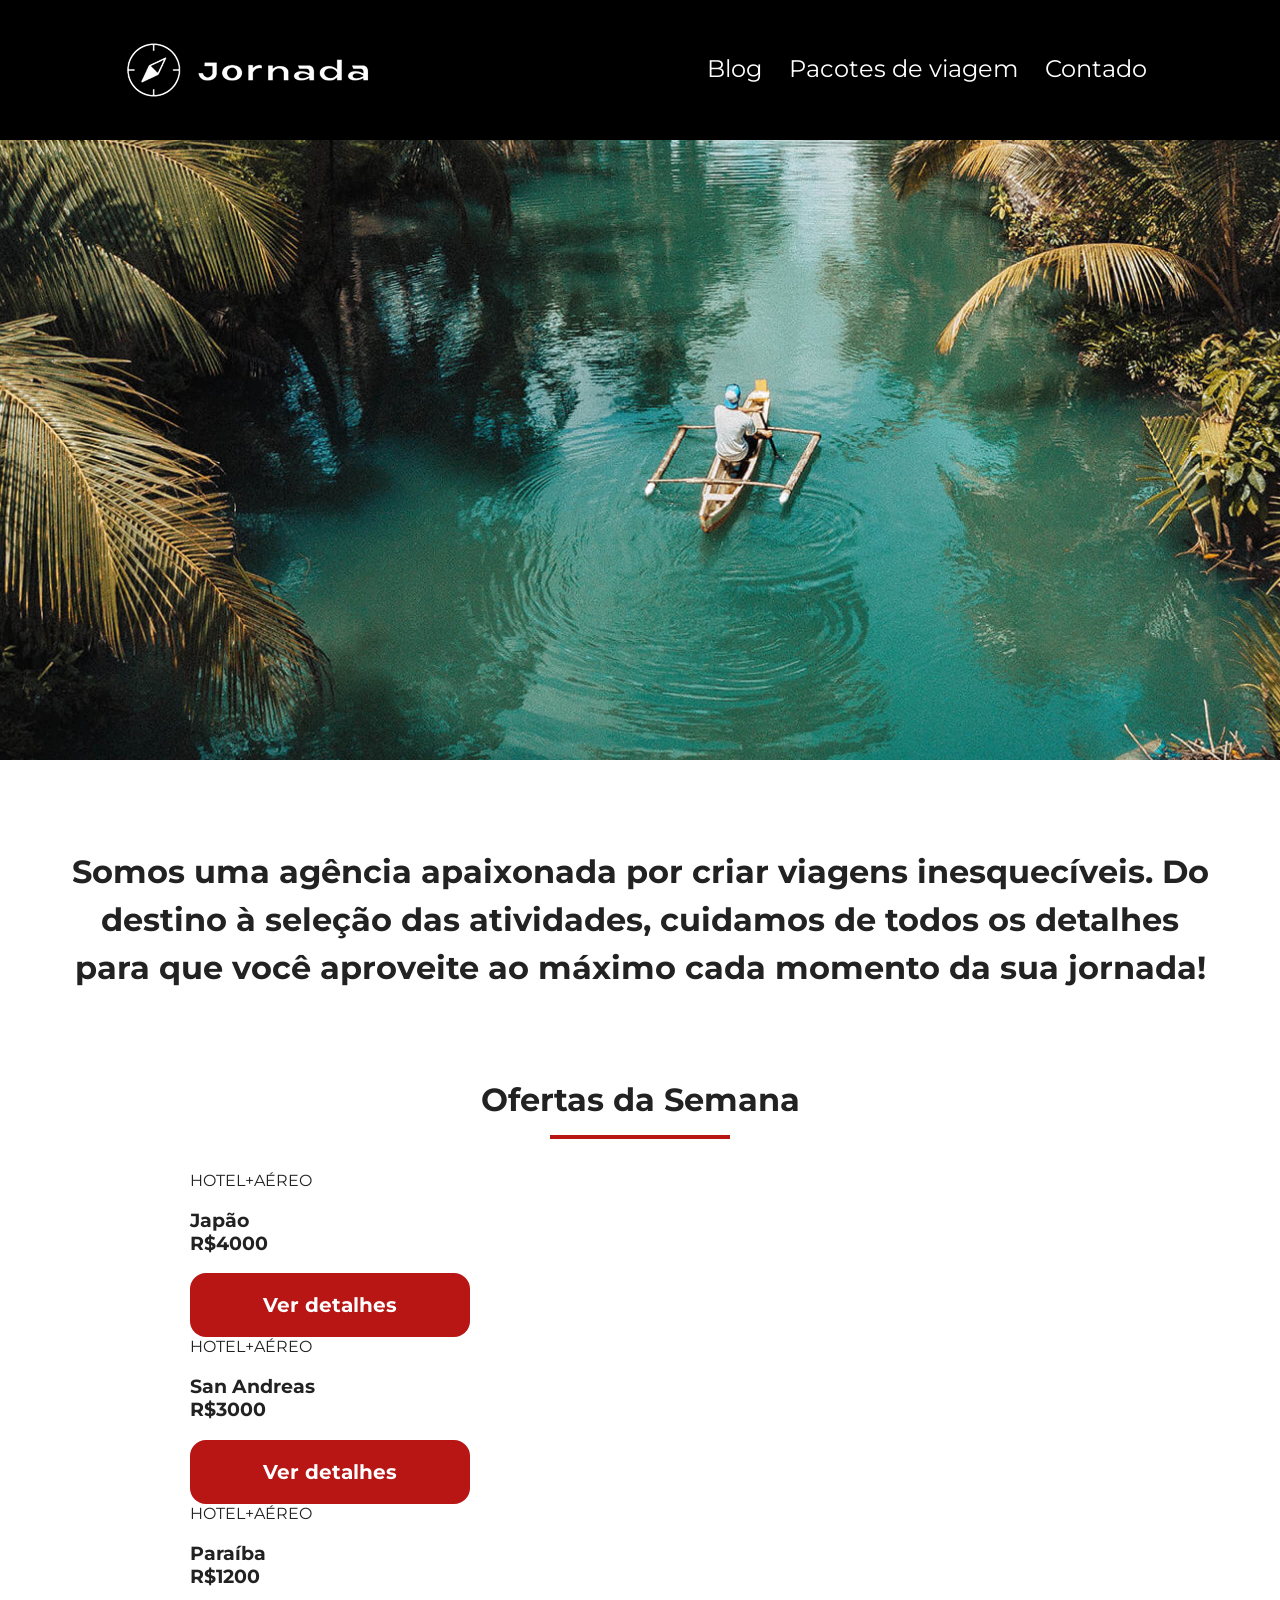
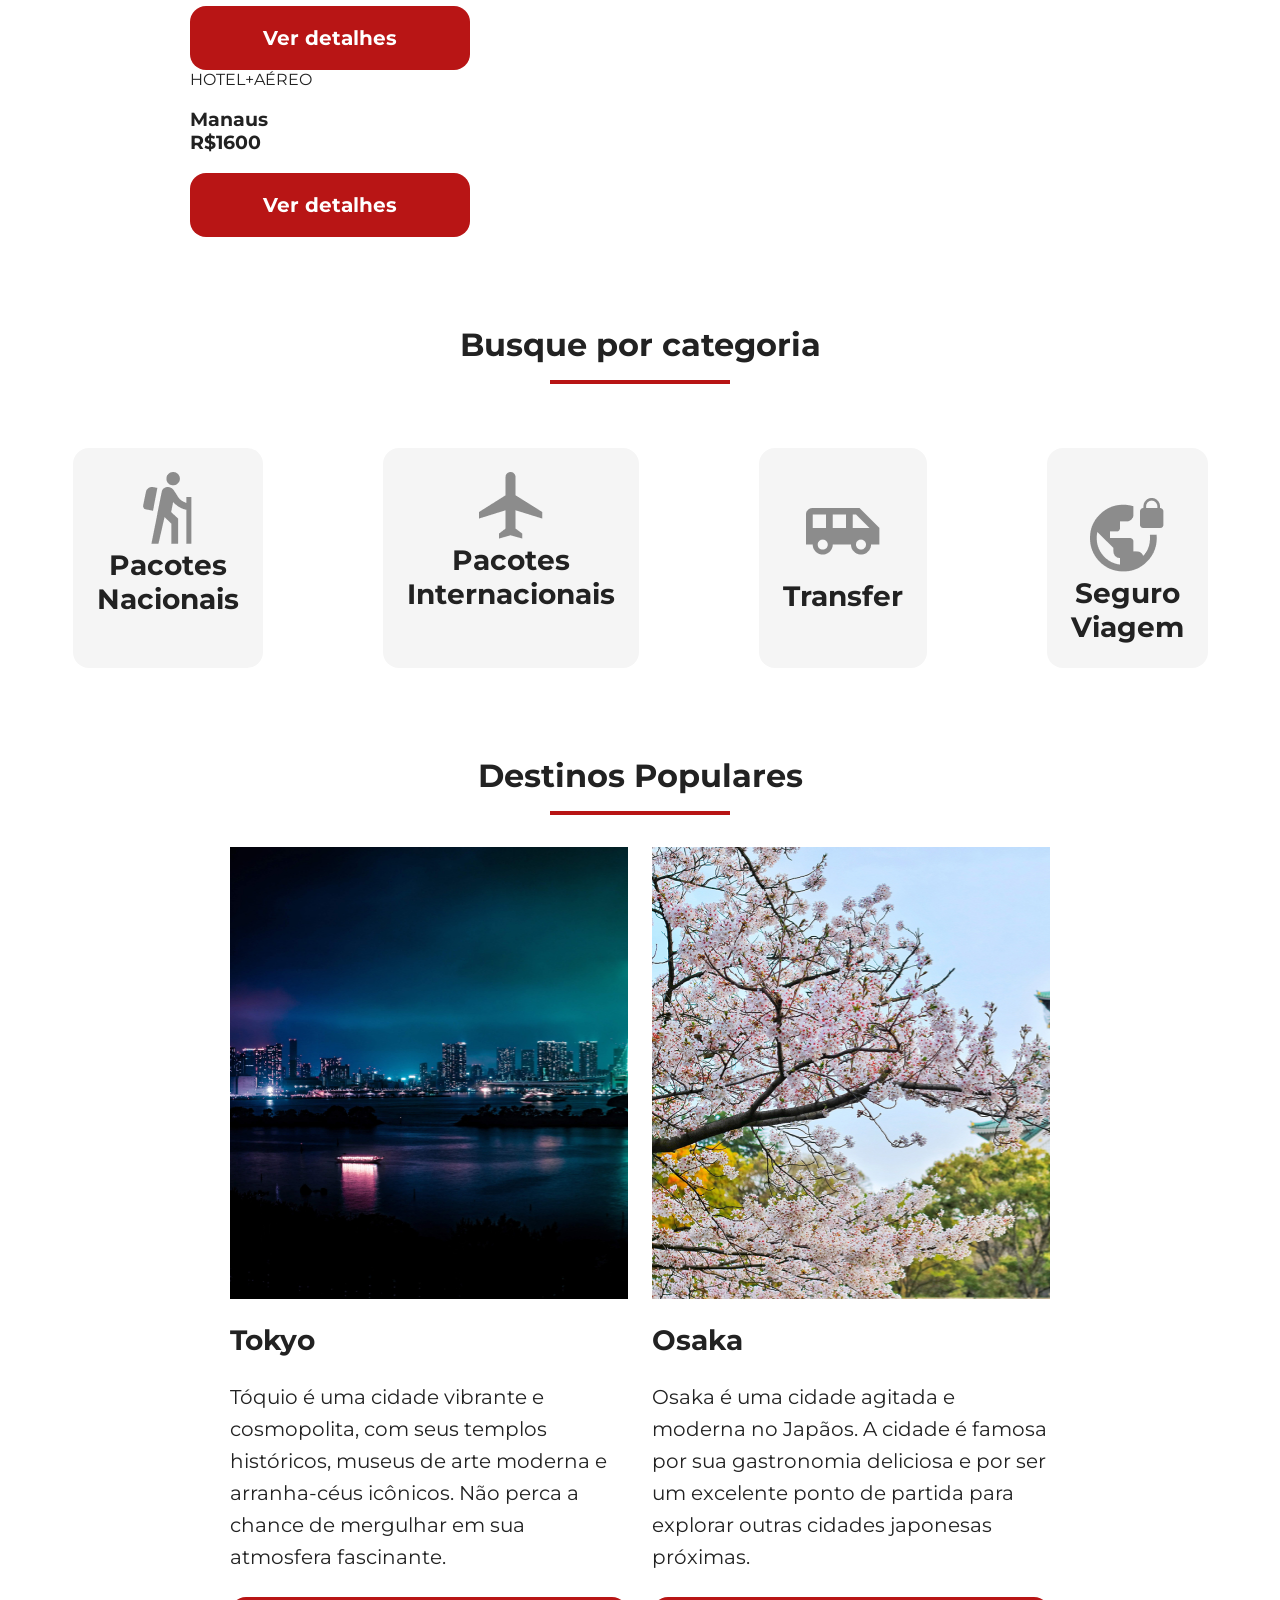
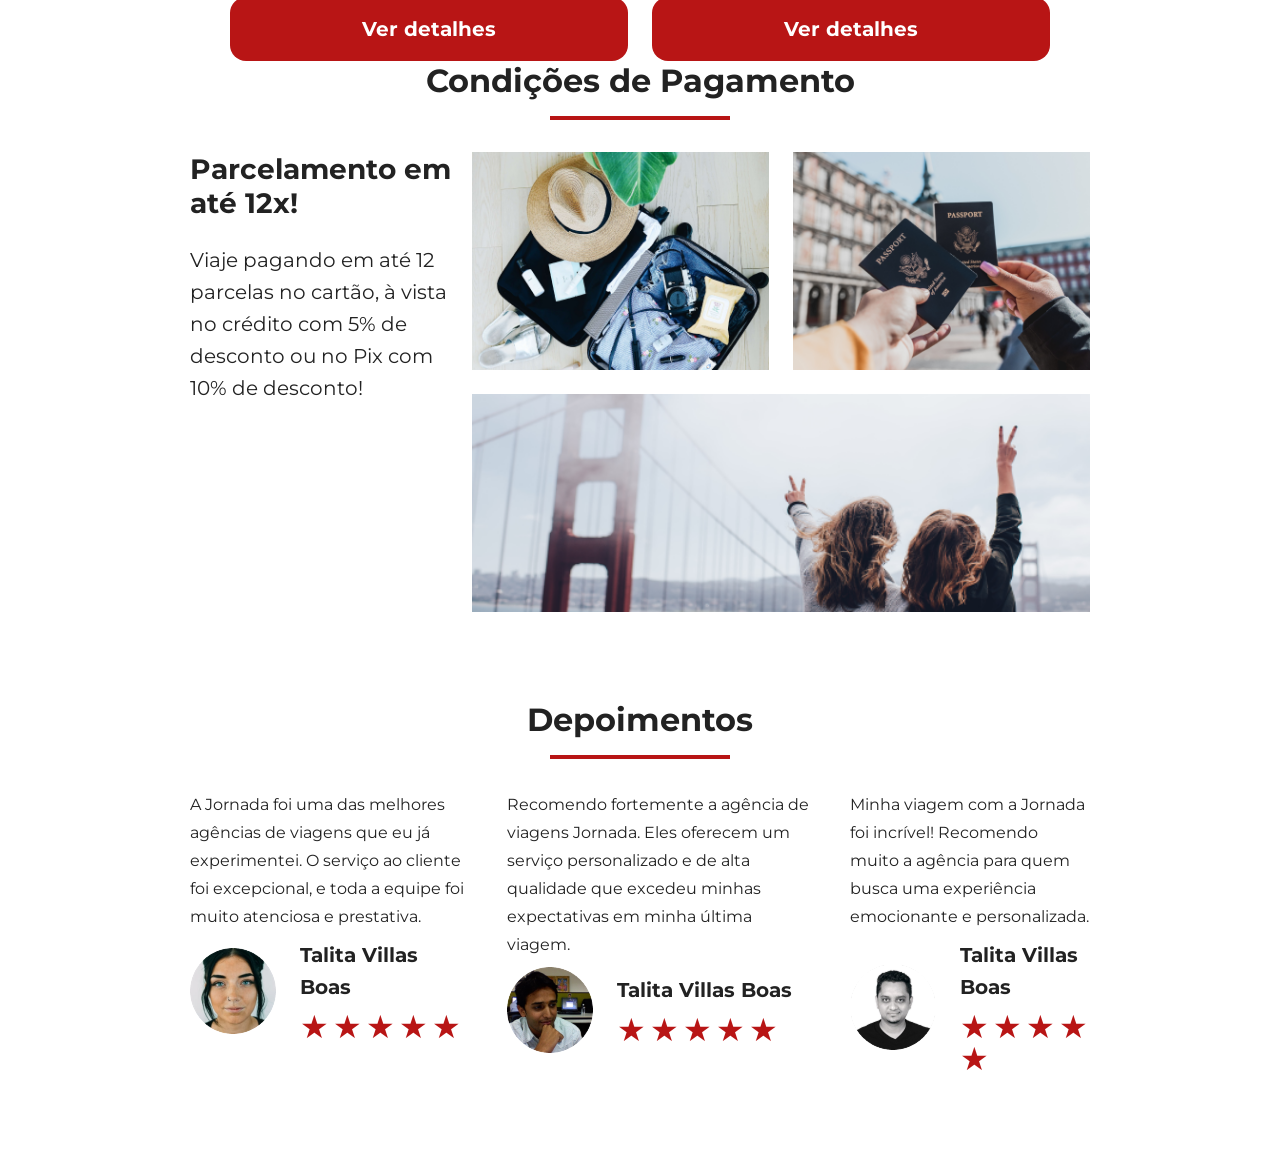
==== jornada-viagens/index.html @ c2572ea0 "finaliza sessao de depoimentos" ====
<!doctype html>
<html lang="en">
  <head>
    <meta charset="UTF-8" />
    <meta name="viewport" content="width=device-width, initial-scale=1.0" />
    <link rel="stylesheet" href="css/style.css" />
    <title>Jornada Viagens</title>
  </head>
  <body>
    <header class="main-header">
      <a class="logo" href="index.html" title="Voltar para a página inicial">
        <img
          class="img-mobile"
          src="img/Logo-provisória-branca 1.png"
          alt="Bussola da logo Jornada viagens na cor branca"
        />
        <img
          class="img-desktop"
          src="img/bussola-texto-branca.png"
          alt="Logo Jornada viagens na cor branca"
        />
      </a>

      <div class="navigation-menu">
        <label for="menu"><img src="img/menu.png" alt="Menu" /></label>
        <input type="checkbox" id="menu" hidden />

        <nav>
          <ul class="list-link">
            <li>
              <a href="Blog.html" target="_blank" title="Acessar Blog">Blog</a>
            </li>
            <li>
              <a
                href="Pacotes.html"
                target="_blank"
                title="Acessar Pacotes de viagem"
                >Pacotes de viagem</a
              >
            </li>
            <li>
              <a href="Contado.html" target="_blank" title="Acessar contado"
                >Contado</a
              >
            </li>
          </ul>
        </nav>
      </div>
    </header>

    <section class="hero">
      <div class="hero-img"></div>
      <h2>
        Somos uma agência apaixonada por criar viagens inesquecíveis. Do destino
        à seleção das atividades, cuidamos de todos os detalhes para que você
        aproveite ao máximo cada momento da sua jornada!
      </h2>
    </section>

    <section class="offers">
      <div class="section-title">
        <h2>Ofertas da Semana</h2>
        <hr />
      </div>
      <div class="offers-cards">
        <article class="card japao">
          <header>
            <p>HOTEL+AÉREO</p>
            <h3>
              Japão <br />
              <span>R$4000</span>
            </h3>
          </header>
          <footer>
            <a href="#" class="button">Ver detalhes</a>
          </footer>
        </article>

        <article class="card san-andreas">
          <header>
            <p>HOTEL+AÉREO</p>
            <h3>
              San Andreas <br />
              <span>R$3000</span>
            </h3>
          </header>
          <footer>
            <a href="#" class="button">Ver detalhes</a>
          </footer>
        </article>

        <article class="card paraiba">
          <header>
            <p>HOTEL+AÉREO</p>
            <h3>
              Paraíba <br />
              <span>R$1200</span>
            </h3>
          </header>
          <footer>
            <a href="#" class="button">Ver detalhes</a>
          </footer>
        </article>

        <article class="card manaus">
          <header>
            <p>HOTEL+AÉREO</p>
            <h3>
              Manaus <br />
              <span>R$1600</span>
            </h3>
          </header>
          <footer>
            <a href="#" class="button">Ver detalhes</a>
          </footer>
        </article>
      </div>
    </section>

    <section class="categories">
      <div class="section-title">
        <h2>Busque por categoria</h2>
        <hr />
      </div>

      <div class="categories-card">
        <a
          href="#"
          target="_blank"
          class="card"
          title="Busque pela categoria Pacotes Nacionais"
        >
          <img
            src="img/caminhada-pacotes nacionais.png"
            alt="ícone cinza representando uma pessoa fazendo Tracking"
          />
          <h3 class="content-title">
            Pacotes <br />
            Nacionais
          </h3></a
        >

        <a
          href="#"
          target="_blank"
          class="card"
          title="Busque pela categoria Pacotes Internacionais"
        >
          <img
            src="img/aviao- pacotes interacionais.png"
            alt="ícone cinza de um avião"
          />
          <h3 class="content-title">Pacotes Internacionais</h3></a
        >

        <a
          href="#"
          target="_blank"
          class="card single-line transfer"
          title="Busque pela categoria de transfer"
        >
          <img src="img/carrinho-transfer.png" alt="ícone cinza de um ônibus" />
          <h3 class="content-title">Transfer</h3></a
        >

        <a
          href="#"
          target="_blank"
          class="card single-line"
          title="Busque pela categoria Seguro Viagem"
        >
          <img
            src="img/ícone-seguro viagem.png"
            alt="ícone cinza de um globo com um cadeado"
          />
          <h3 class="content-title">Seguro Viagem</h3></a
        >
      </div>
    </section>

    <section class="destinations">
      <div class="section-title">
        <h2>Destinos Populares</h2>
        <hr />
      </div>
      <div class="destinations-items">
        <article class="item tokyo">
          <header>
            <div class="img-item"></div>
            <h4 class="content-title">Tokyo</h4>
          </header>
          <p class="content-text">
            Tóquio é uma cidade vibrante e cosmopolita, com seus templos
            históricos, museus de arte moderna e arranha-céus icônicos. Não
            perca a chance de mergulhar em sua atmosfera fascinante.
          </p>
          <footer>
            <a
              href=""
              class="button"
              target="_blank"
              title="Veja mais detalhes do destino tokyo"
              >Ver detalhes</a
            >
          </footer>
        </article>

        <article class="item osaka">
          <header>
            <div class="img-item"></div>
            <h4 class="content-title">Osaka</h4>
          </header>
          <p class="content-text">
            Osaka é uma cidade agitada e moderna no Japãos. A cidade é famosa
            por sua gastronomia deliciosa e por ser um excelente ponto de
            partida para explorar outras cidades japonesas próximas.
          </p>
          <footer>
            <a
              href=""
              class="button"
              target="_blank"
              title="Veja mais detalhes do destino osaka"
              >Ver detalhes</a
            >
          </footer>
        </article>
      </div>
    </section>

    <section class="payments">
      <div class="section-title">
        <h2>Condições de Pagamento</h2>
        <hr />
      </div>

      <div class="content-container">
        <div class="text-content">
          <h3 class="content-title">Parcelamento em até 12x!</h3>
          <p class="content-text">
            Viaje pagando em até 12 parcelas no cartão, à vista no crédito com
            5% de desconto ou no Pix com 10% de desconto!
          </p>
        </div>

        <div class="image-gallery">

        <div class="image first"></div>
        <div class="image second"></div>
        <div class="image thirdy colspan-2"></div>
      </div>
    </section>

    <section class="testimonial">
    <div class="section-title">
        <h2>Depoimentos</h2>
        <hr />
      </div>

      <div class="testimonial-container">
        <article> 
          <header> <p>A Jornada foi uma das melhores agências de viagens que eu já experimentei. O serviço ao cliente foi excepcional, e toda a equipe foi muito atenciosa e prestativa.</p> </header>
          <footer> <img src="img/avatar-talita.png" alt="imagem de perfil da cliente Talita Villas Boas">  <div class="profile-content">
            <h4>Talita Villas Boas</h4>
            <div class="rating">
              <span class="star">★</span>
              <span class="star">★</span>
              <span class="star">★</span>
              <span class="star">★</span>
              <span class="star">★</span>
            </div>
          </div></footer>
         
        </article>
        <article>
          <header> <p>Recomendo fortemente a agência de viagens Jornada. Eles oferecem um serviço personalizado e de alta qualidade que excedeu minhas expectativas em minha última viagem.</p> </header>
          <footer><img src="img/avatar-amarini.png" alt="imagem de perfil do cliente Amari Salin"><div class="profile-content">
            <h4>Talita Villas Boas</h4>
            <div class="rating">
              <span class="star">★</span>
              <span class="star">★</span>
              <span class="star">★</span>
              <span class="star">★</span>
              <span class="star">★</span>
            </div>
          </div></footer>
          
        </article>
        <article>
          <header> <p>Minha viagem com a Jornada foi incrível! Recomendo muito a agência para quem busca uma experiência emocionante e personalizada.</p> </header>
          <footer><img src="img/avatar-lauro.png" alt="imagem de perfil do cliente Lauro B. Matos"> <div class="profile-content">
            <h4>Talita Villas Boas</h4>
            <div class="rating">
              <span class="star">★</span>
              <span class="star">★</span>
              <span class="star">★</span>
              <span class="star">★</span>
              <span class="star">★</span>
            </div>
          </div>
        </footer>
         
        </article>
      </div>

    </section>

  </body>
</html>
---- jornada-viagens/css/style.css ----
@import url(global.css);
@import url(header.css);
@import url(hero.css);
@import url(offers.css);
@import url(categories.css);
@import url(destinations.css);
@import url(paymentes.css);
@import url(testimonials.css);
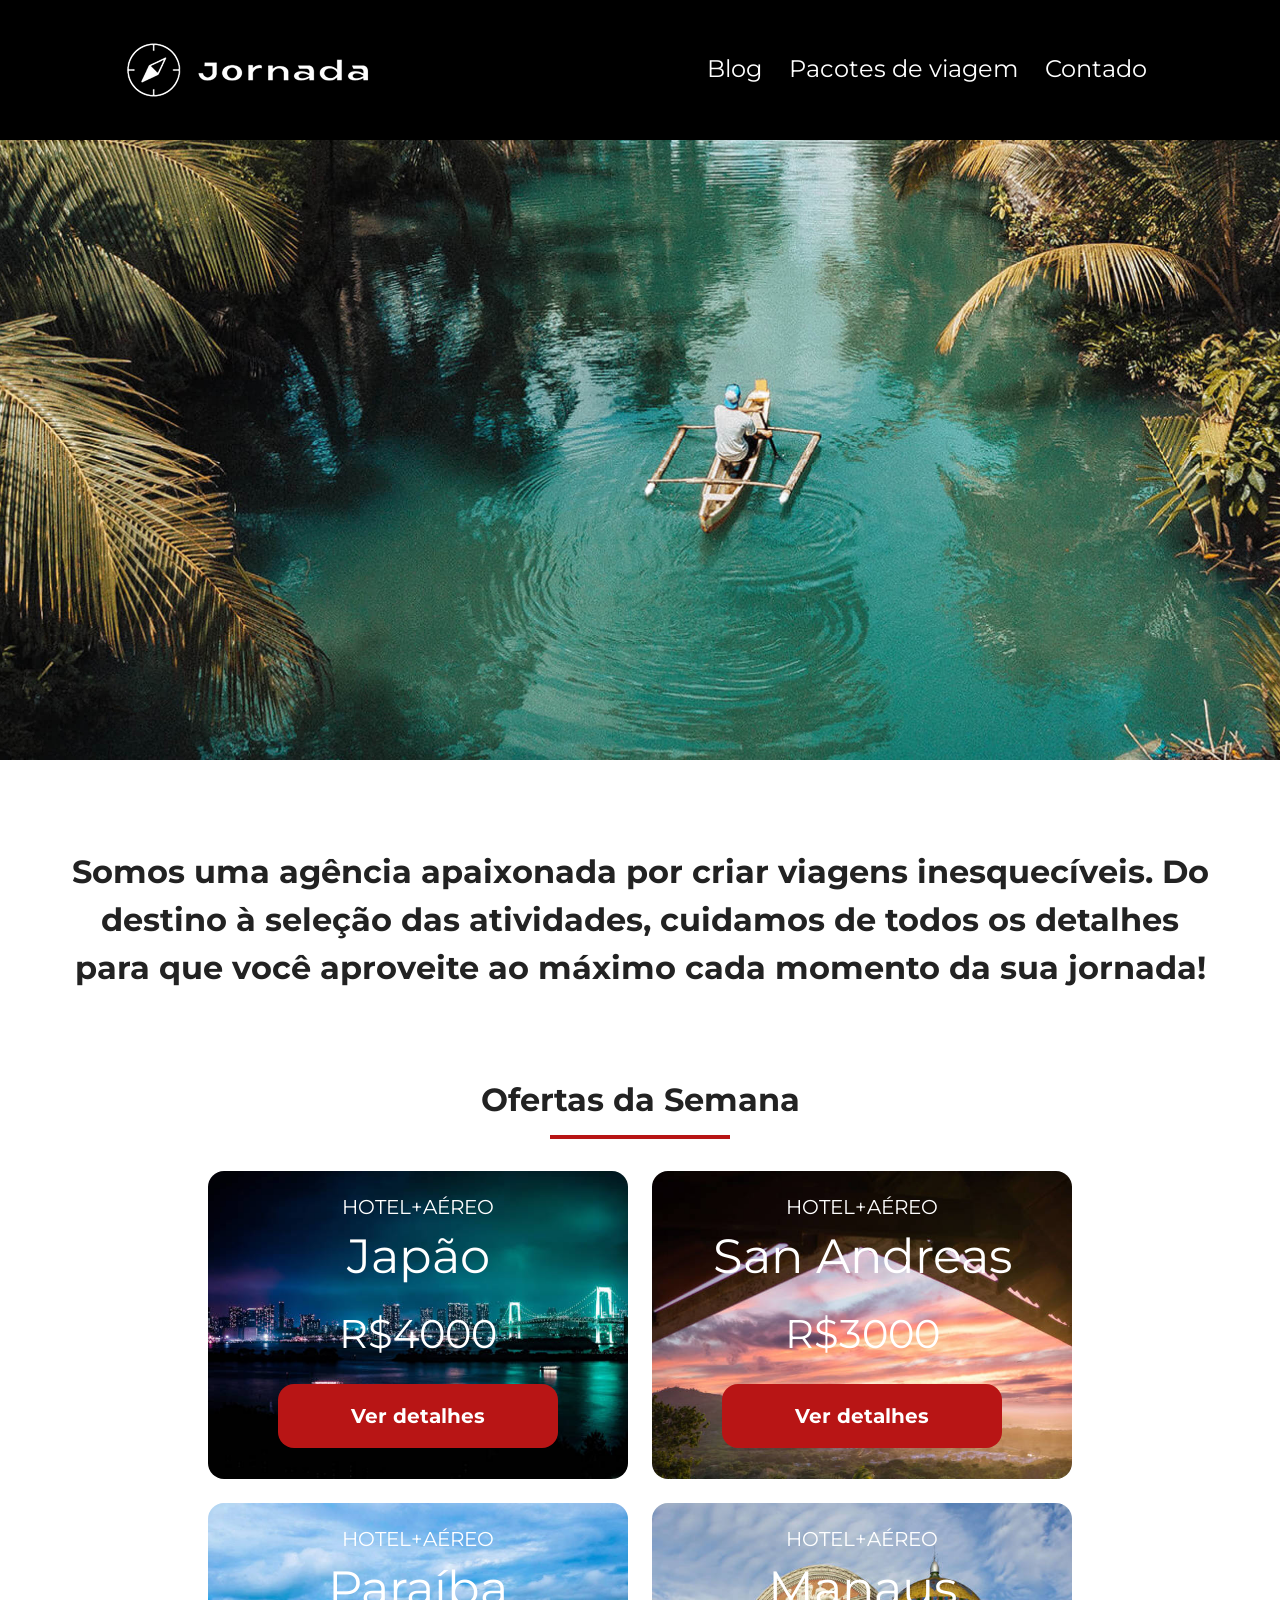
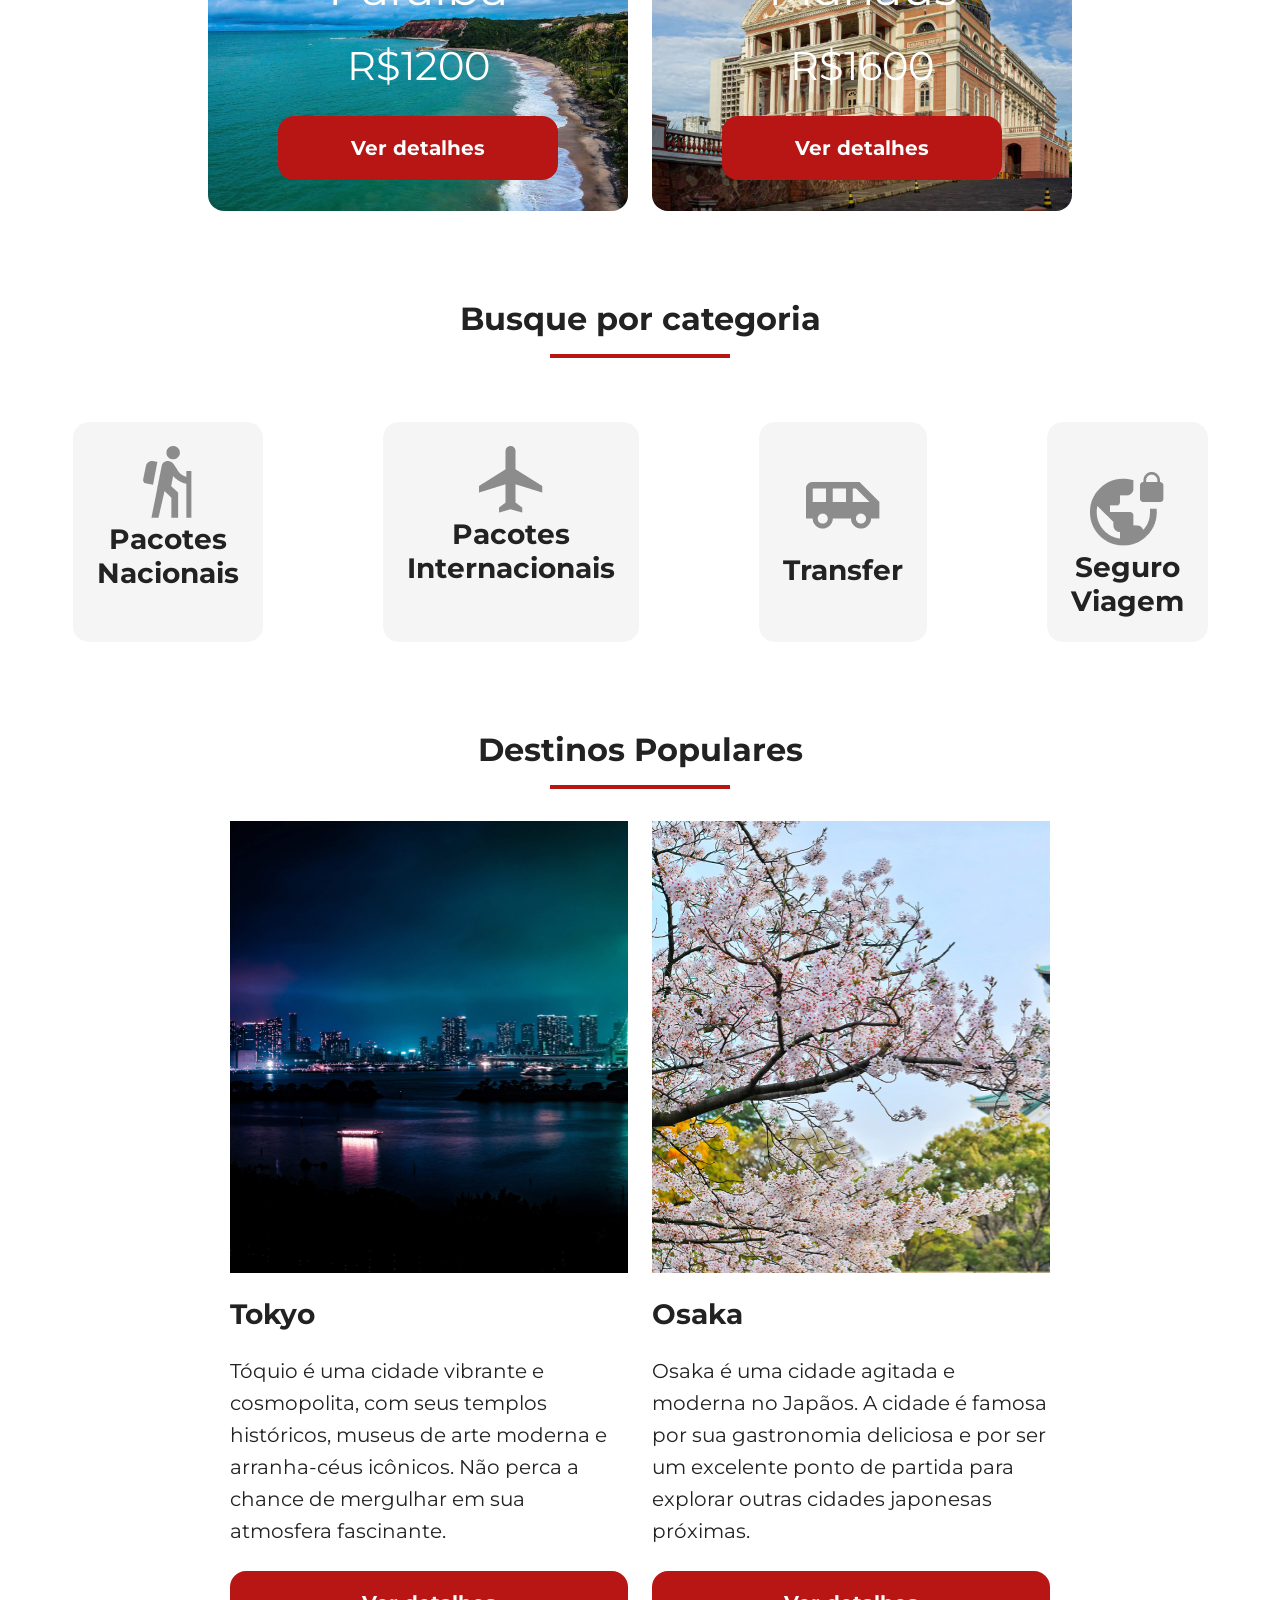
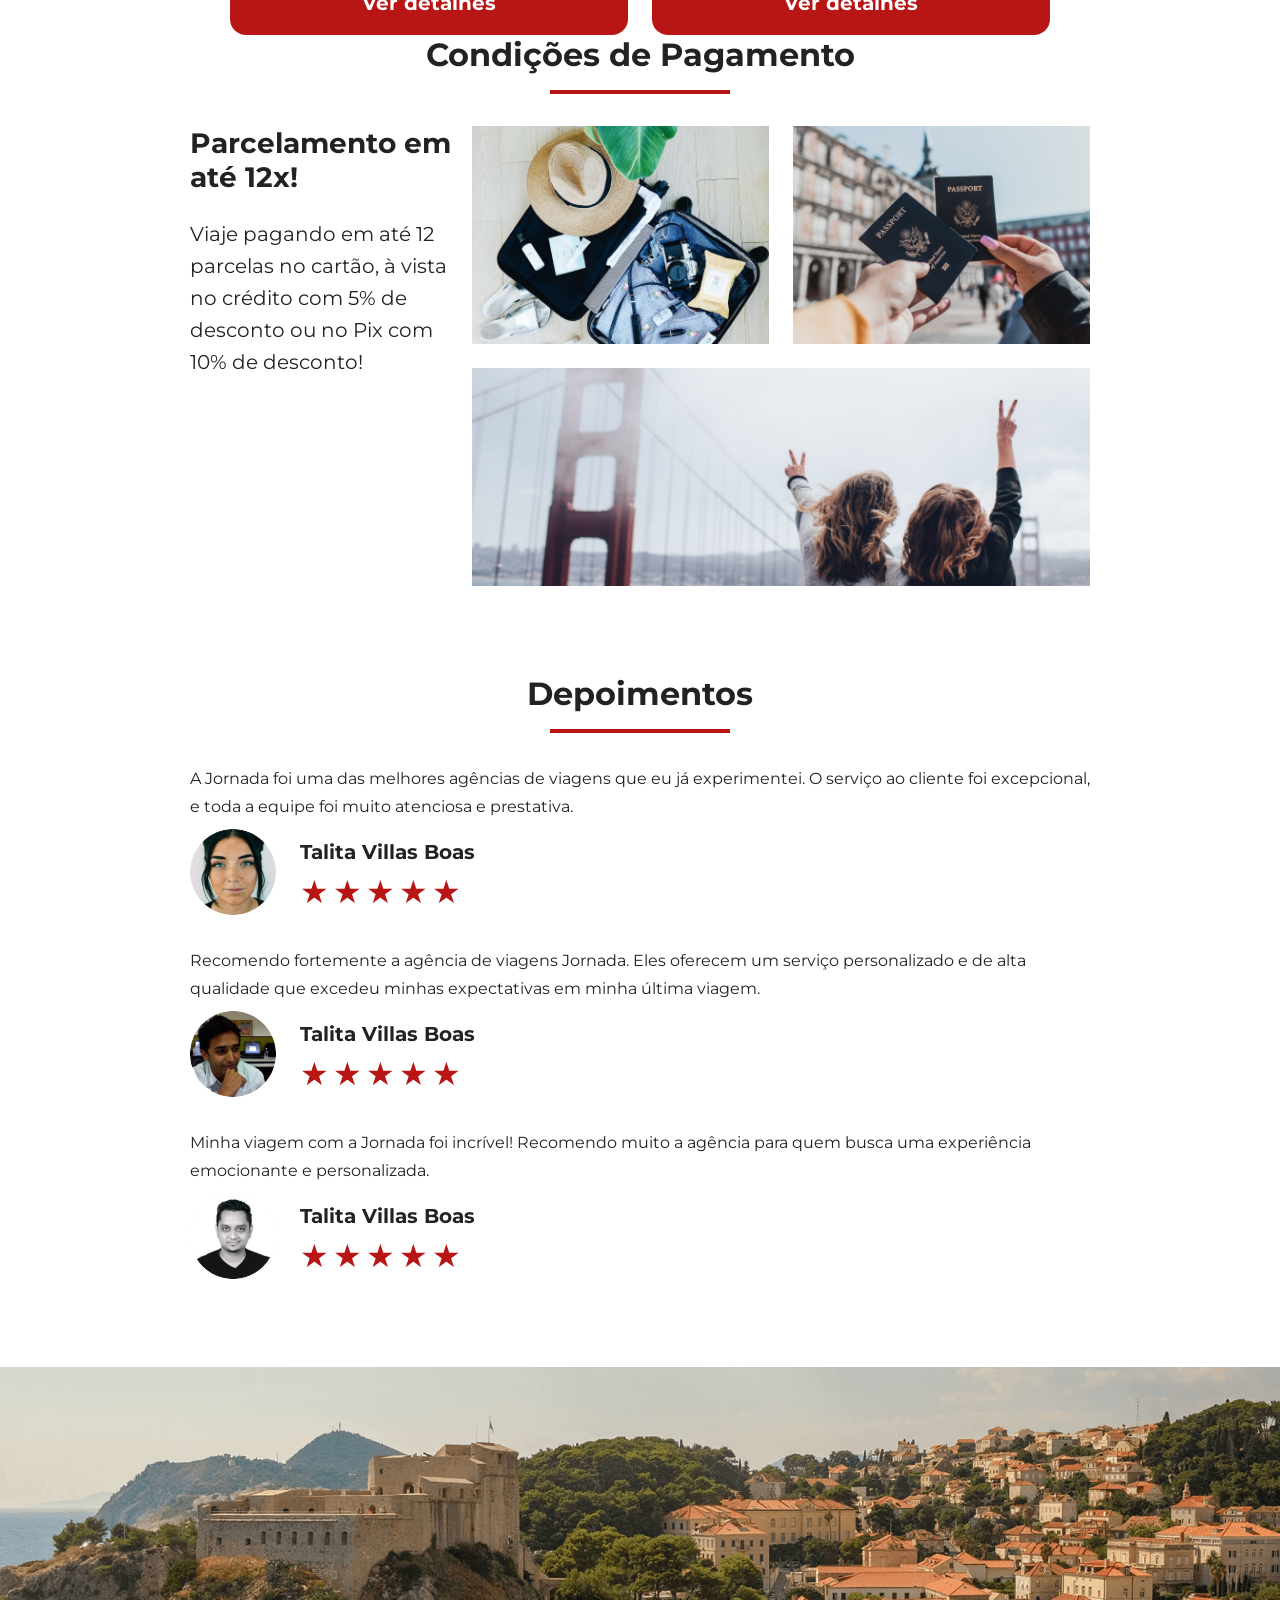
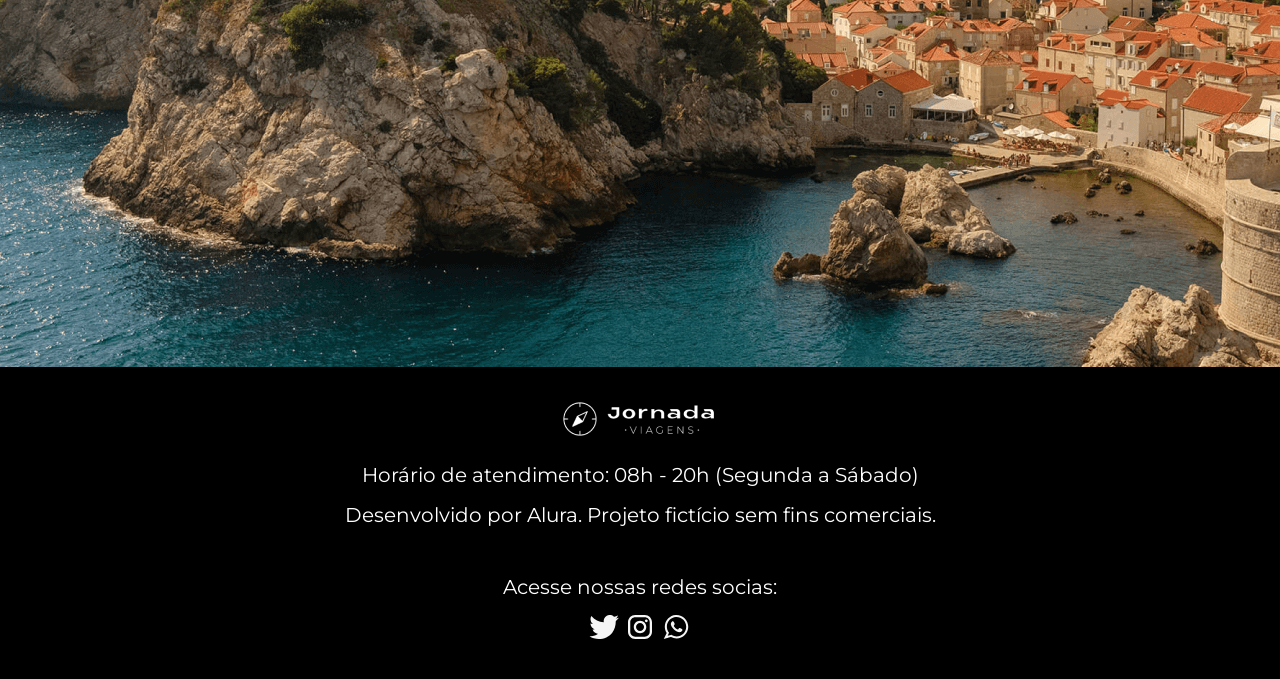
==== commit e28cd09d: "adiciona melhorias de acessibilidade" ====
--- a/jornada-viagens/index.html
+++ b/jornada-viagens/index.html
@@ -1,5 +1,5 @@
 <!doctype html>
-<html lang="en">
+<html lang="pt-br">
   <head>
     <meta charset="UTF-8" />
     <meta name="viewport" content="width=device-width, initial-scale=1.0" />
@@ -187,7 +187,7 @@
         <article class="item tokyo">
           <header>
             <div class="img-item"></div>
-            <h4 class="content-title">Tokyo</h4>
+            <h3 class="content-title">Tokyo</h3>
           </header>
           <p class="content-text">
             Tóquio é uma cidade vibrante e cosmopolita, com seus templos
@@ -208,7 +208,7 @@
         <article class="item osaka">
           <header>
             <div class="img-item"></div>
-            <h4 class="content-title">Osaka</h4>
+            <h3 class="content-title">Osaka</h3>
           </header>
           <p class="content-text">
             Osaka é uma cidade agitada e moderna no Japãos. A cidade é famosa
@@ -261,7 +261,7 @@
         <article> 
           <header> <p>A Jornada foi uma das melhores agências de viagens que eu já experimentei. O serviço ao cliente foi excepcional, e toda a equipe foi muito atenciosa e prestativa.</p> </header>
           <footer> <img src="img/avatar-talita.png" alt="imagem de perfil da cliente Talita Villas Boas">  <div class="profile-content">
-            <h4>Talita Villas Boas</h4>
+            <h3>Talita Villas Boas</h3>
             <div class="rating">
               <span class="star">★</span>
               <span class="star">★</span>
@@ -275,7 +275,7 @@
         <article>
           <header> <p>Recomendo fortemente a agência de viagens Jornada. Eles oferecem um serviço personalizado e de alta qualidade que excedeu minhas expectativas em minha última viagem.</p> </header>
           <footer><img src="img/avatar-amarini.png" alt="imagem de perfil do cliente Amari Salin"><div class="profile-content">
-            <h4>Talita Villas Boas</h4>
+            <h3>Talita Villas Boas</h3>
             <div class="rating">
               <span class="star">★</span>
               <span class="star">★</span>
@@ -289,7 +289,7 @@
         <article>
           <header> <p>Minha viagem com a Jornada foi incrível! Recomendo muito a agência para quem busca uma experiência emocionante e personalizada.</p> </header>
           <footer><img src="img/avatar-lauro.png" alt="imagem de perfil do cliente Lauro B. Matos"> <div class="profile-content">
-            <h4>Talita Villas Boas</h4>
+            <h3>Talita Villas Boas</h3>
             <div class="rating">
               <span class="star">★</span>
               <span class="star">★</span>
@@ -305,5 +305,27 @@
 
     </section>
 
+    <section class="bottom-hero">
+      <div class="hero-img"></div>
+    </section>
+
+    <footer class="main-footer">
+      <div class="footer-content">
+        <img src="img/footer-logo1.png" alt="Logo completa Jornada Viagens">
+        <p>Horário de atendimento: 08h - 20h (Segunda a Sábado)</p>
+        <p>Desenvolvido por Alura. Projeto fictício sem fins comerciais.</p>
+      </div>
+      <div class="footer-social">
+        <p>Acesse nossas redes socias:</p>
+
+        <a href="" target="_blank" title="Acesse o Twitter do Jornada Viagens" ><img src="img/Twiter 1.svg" alt="iconde do Twitter na cor branca"></a>
+        <a href="" target="_blank" title="Acesse o Instagram do Jornada Viagens" ><img src="img/Instragam 1.svg" alt="iconde do Instagram na cor branca"></a>
+        <a href="" target="_blank" title="Acesse o Whatsapp do Jornada Viagens" ><img src="img/Whatsapp 1.svg" alt="iconde do Whatsapp na cor branca"></a>
+
+      </div>
+
+    </footer>
+
+
   </body>
 </html>
--- a/jornada-viagens/css/style.css
+++ b/jornada-viagens/css/style.css
@@ -6,3 +6,4 @@
 @import url(destinations.css);
 @import url(paymentes.css);
 @import url(testimonials.css);
+@import url(footer.css);
